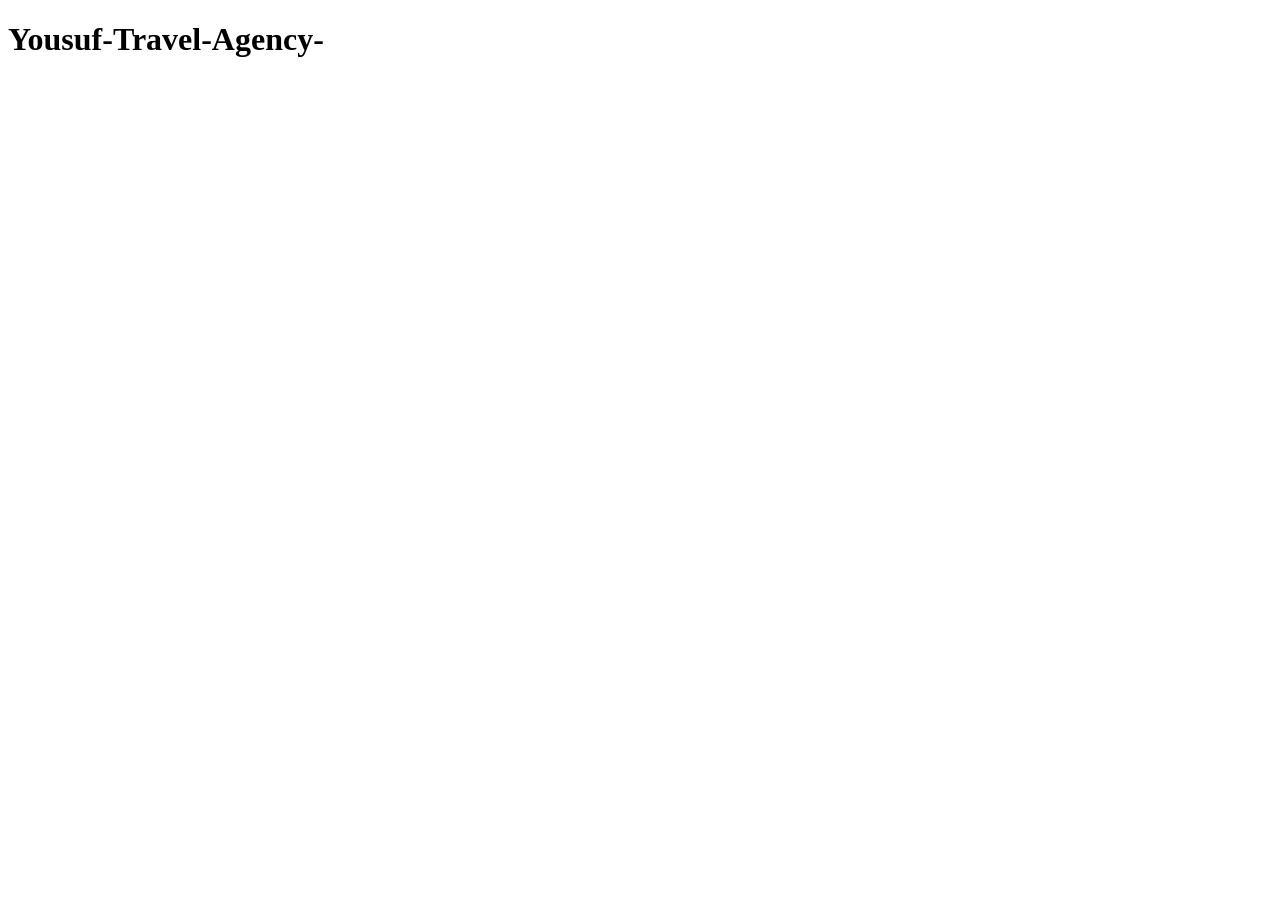
==== index.html @ d40d7bad "project folder and file complated" ====
<!DOCTYPE html>
<html lang="en">

<head>
    <meta charset="UTF-8">
    <meta name="viewport" content="width=device-width, initial-scale=1.0">
    <link rel="stylesheet" href="./assets/css/style.css">
    <title>Yousuf-Travel-Agency-| Home</title>

</head>

<body>


    <h1>Yousuf-Travel-Agency-</h1>







    <script src="./assets/java/main.js"></script>
</body>

</html>
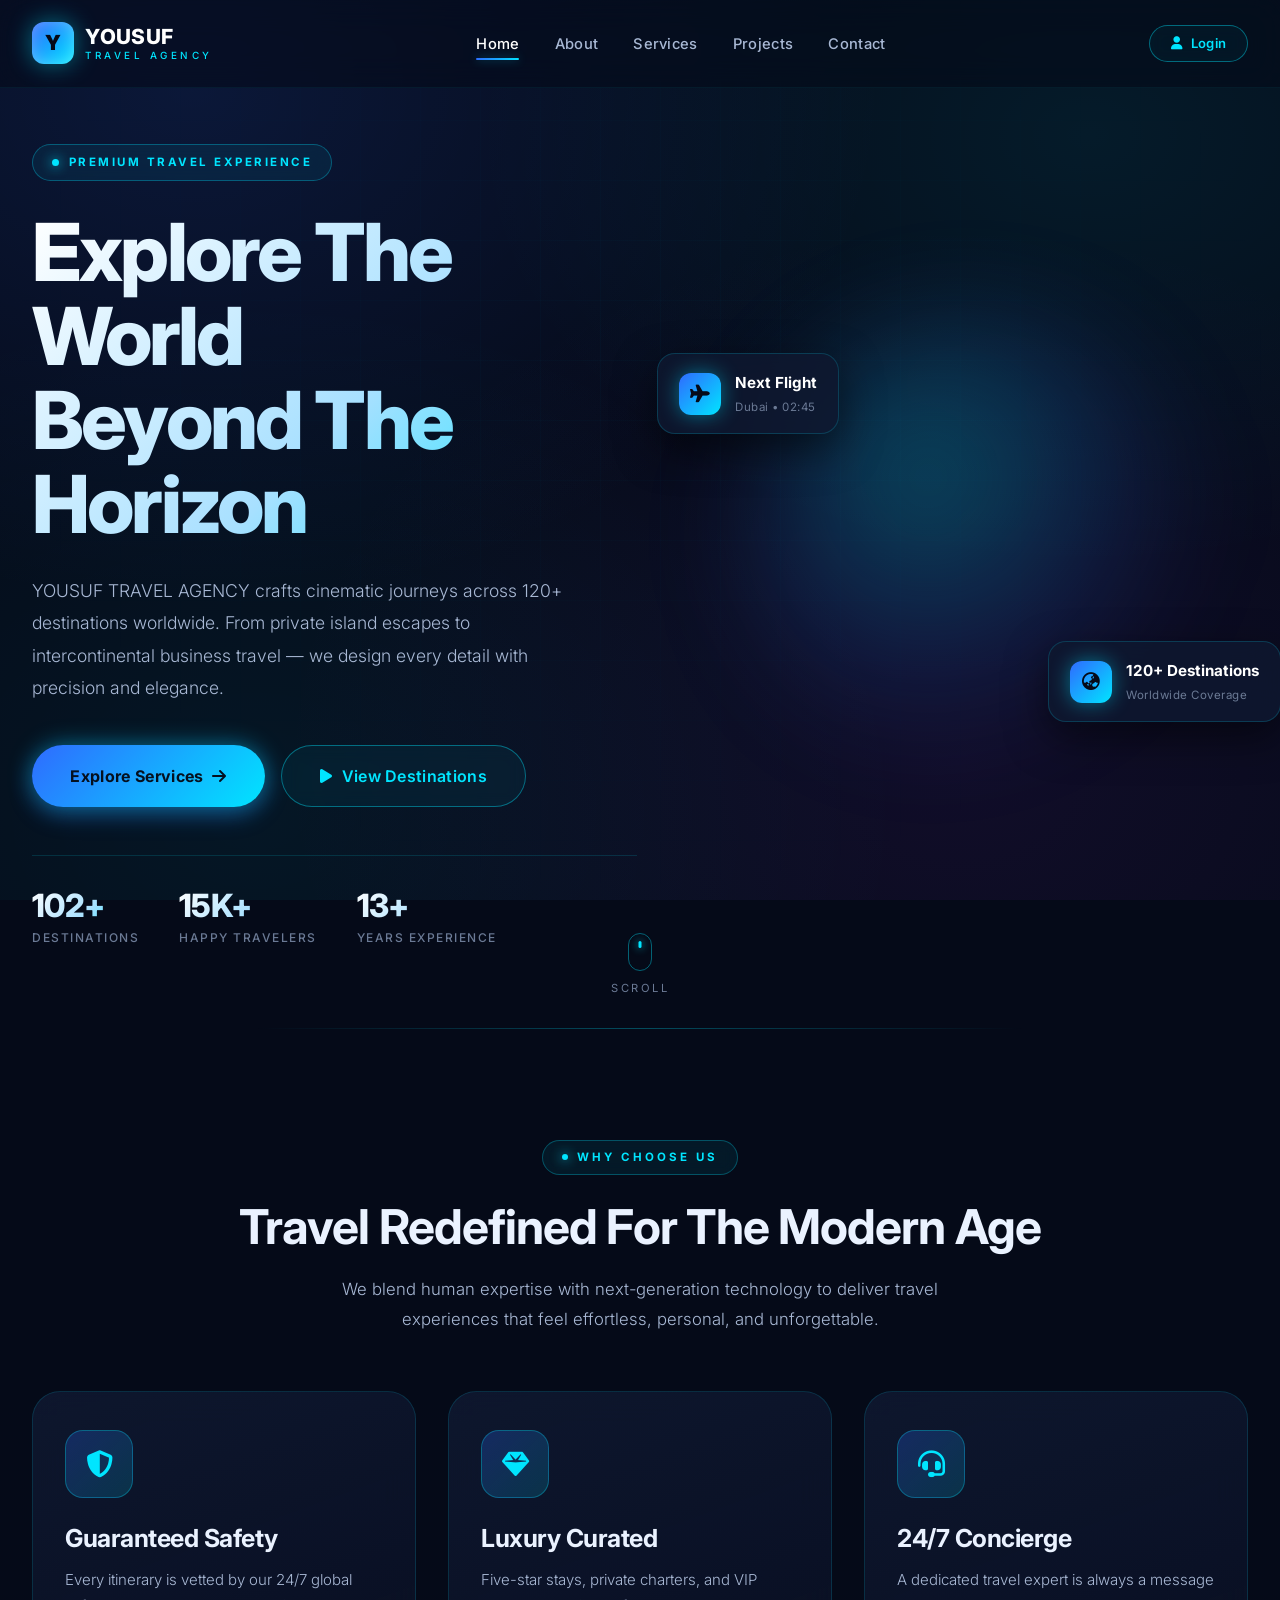
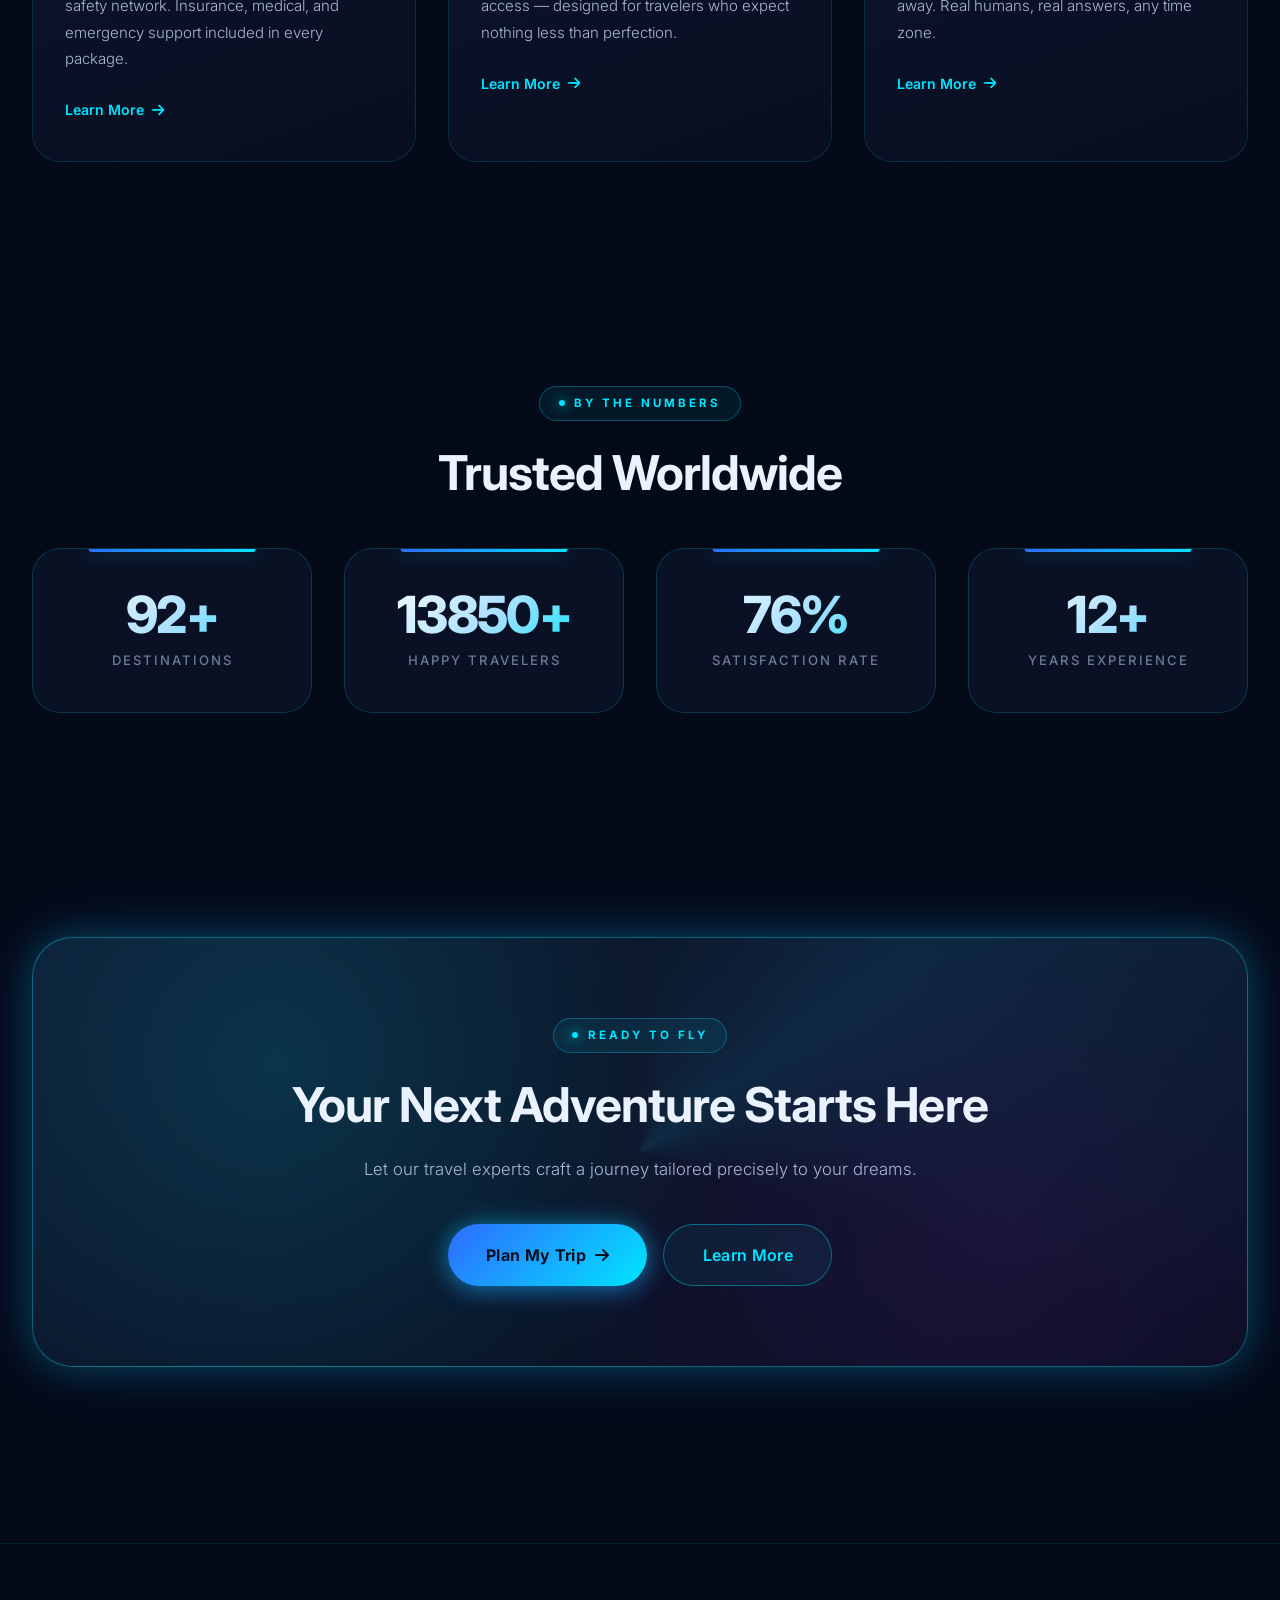
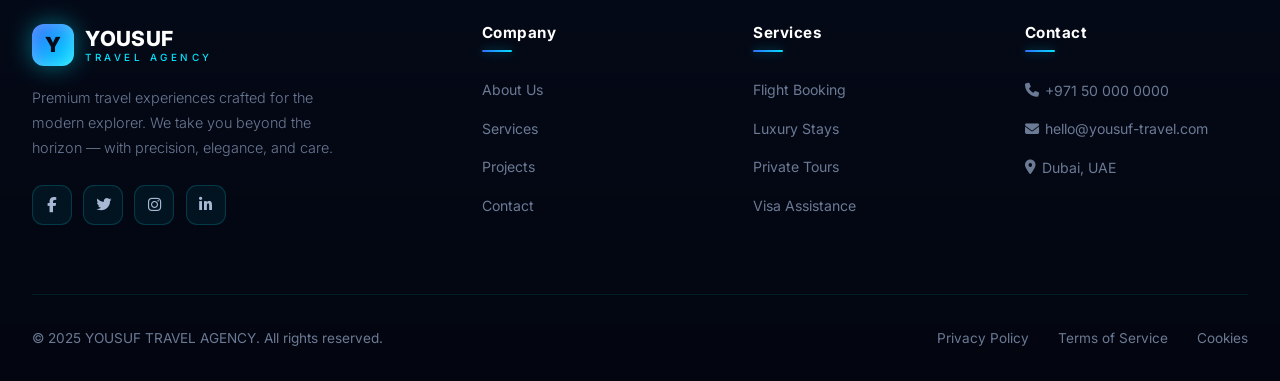
==== commit de2b2ef1: "This Is My Travel Agency Website And Finished Successfully" ====
--- a/index.html
+++ b/index.html
@@ -4,23 +4,379 @@
 <head>
     <meta charset="UTF-8">
     <meta name="viewport" content="width=device-width, initial-scale=1.0">
+    <meta name="description" content="YOUSUF TRAVEL AGENCY — Premium futuristic travel experiences across the globe.">
+    <title>YOUSUF TRAVEL AGENCY — Beyond the Horizon</title>
+    <link rel="preconnect" href="https://fonts.googleapis.com">
+    <link rel="preconnect" href="https://fonts.gstatic.com" crossorigin>
+    <link href="https://fonts.googleapis.com/css2?family=Inter:wght@300;400;500;600;700;800;900&display=swap"
+        rel="stylesheet">
+    <link rel="stylesheet" href="https://cdnjs.cloudflare.com/ajax/libs/font-awesome/6.4.0/css/all.min.css">
     <link rel="stylesheet" href="./assets/css/style.css">
-    <title>Yousuf-Travel-Agency-| Home</title>
-
 </head>
 
 <body>
 
-
-    <h1>Yousuf-Travel-Agency-</h1>
-
-
-
-
-
-
-
+    <!-- ============ LOADER ============ -->
+    <div id="loader">
+        <div class="loader-logo">
+            <span>Y</span><span>O</span><span>U</span><span>S</span><span>U</span><span>F</span>
+        </div>
+        <div class="loader-bar"></div>
+    </div>
+
+    <!-- ============ HEADER ============ -->
+    <header class="site-header">
+        <div class="container nav-wrap">
+            <a href="index.html" class="brand">
+                <div class="brand-mark">Y</div>
+                <div class="brand-text">
+                    YOUSUF
+                    <small>TRAVEL AGENCY</small>
+                </div>
+            </a>
+
+            <nav class="main-nav" id="mainNav">
+                <ul>
+                    <li><a href="index.html">Home</a></li>
+                    <li><a href="about.html">About</a></li>
+                    <li><a href="services.html">Services</a></li>
+                    <li><a href="projects.html">Projects</a></li>
+                    <li><a href="contact.html">Contact</a></li>
+                </ul>
+            </nav>
+
+            <div class="nav-actions">
+                <button class="btn btn-outline btn-sm" data-open-auth>
+                    <i class="fas fa-user"></i>
+                    <span class="btn-login-text">Login</span>
+                </button>
+                <button class="hamburger" id="hamburger" aria-label="Menu">
+                    <span></span><span></span><span></span>
+                </button>
+            </div>
+        </div>
+    </header>
+
+    <main>
+
+        <!-- ============ HERO ============ -->
+        <section class="hero">
+            <div class="container hero-grid">
+                <div class="hero-content">
+                    <div class="hero-badge">
+                        <span class="dot"></span>
+                        Premium Travel Experience
+                    </div>
+                    <h1 class="gradient-text">
+                        Explore The World<br>Beyond The Horizon
+                    </h1>
+                    <p class="hero-sub">
+                        YOUSUF TRAVEL AGENCY crafts cinematic journeys across 120+ destinations worldwide.
+                        From private island escapes to intercontinental business travel — we design
+                        every detail with precision and elegance.
+                    </p>
+                    <div class="hero-cta">
+                        <a href="services.html" class="btn btn-primary btn-lg">
+                            Explore Services <i class="fas fa-arrow-right"></i>
+                        </a>
+                        <a href="projects.html" class="btn btn-outline btn-lg">
+                            <i class="fas fa-play"></i> View Destinations
+                        </a>
+                    </div>
+                    <div class="hero-stats">
+                        <div class="hero-stat">
+                            <h4 data-count="120" data-suffix="+">0</h4>
+                            <p>Destinations</p>
+                        </div>
+                        <div class="hero-stat">
+                            <h4 data-count="18" data-suffix="K+">0</h4>
+                            <p>Happy Travelers</p>
+                        </div>
+                        <div class="hero-stat">
+                            <h4 data-count="15" data-suffix="+">0</h4>
+                            <p>Years Experience</p>
+                        </div>
+                    </div>
+                </div>
+
+                <div class="hero-visual">
+                    <div class="hero-glow-orb"></div>
+                    <canvas id="heroCanvas"></canvas>
+
+                    <div class="hero-float-card card-1">
+                        <div class="fc-icon"><i class="fas fa-plane"></i></div>
+                        <div>
+                            <div class="fc-title">Next Flight</div>
+                            <div class="fc-sub">Dubai • 02:45</div>
+                        </div>
+                    </div>
+
+                    <div class="hero-float-card card-2">
+                        <div class="fc-icon"><i class="fas fa-globe-asia"></i></div>
+                        <div>
+                            <div class="fc-title">120+ Destinations</div>
+                            <div class="fc-sub">Worldwide Coverage</div>
+                        </div>
+                    </div>
+                </div>
+            </div>
+
+            <div class="scroll-indicator">
+                <div class="scroll-mouse"></div>
+                <span>Scroll</span>
+            </div>
+        </section>
+
+        <!-- ============ WHY US ============ -->
+        <section class="section-alt">
+            <div class="container">
+                <div style="text-align:center;" class="reveal">
+                    <div class="section-eyebrow">Why Choose Us</div>
+                    <h2 class="section-title">Travel Redefined For The Modern Age</h2>
+                    <p class="section-sub" style="margin: 0 auto;">
+                        We blend human expertise with next-generation technology to deliver travel experiences
+                        that feel effortless, personal, and unforgettable.
+                    </p>
+                </div>
+
+                <div class="cards-grid">
+                    <div class="service-card reveal reveal-delay-1">
+                        <div class="service-icon"><i class="fas fa-shield-halved"></i></div>
+                        <h3>Guaranteed Safety</h3>
+                        <p>Every itinerary is vetted by our 24/7 global safety network. Insurance, medical,
+                            and emergency support included in every package.</p>
+                        <button class="service-link">Learn More <i class="fas fa-arrow-right"></i></button>
+                    </div>
+
+                    <div class="service-card reveal reveal-delay-2">
+                        <div class="service-icon"><i class="fas fa-gem"></i></div>
+                        <h3>Luxury Curated</h3>
+                        <p>Five-star stays, private charters, and VIP access — designed for travelers who
+                            expect nothing less than perfection.</p>
+                        <button class="service-link">Learn More <i class="fas fa-arrow-right"></i></button>
+                    </div>
+
+                    <div class="service-card reveal reveal-delay-3">
+                        <div class="service-icon"><i class="fas fa-headset"></i></div>
+                        <h3>24/7 Concierge</h3>
+                        <p>A dedicated travel expert is always a message away. Real humans, real answers,
+                            any time zone.</p>
+                        <button class="service-link">Learn More <i class="fas fa-arrow-right"></i></button>
+                    </div>
+                </div>
+            </div>
+        </section>
+
+        <!-- ============ STATS ============ -->
+        <section>
+            <div class="container">
+                <div style="text-align:center;" class="reveal">
+                    <div class="section-eyebrow">By The Numbers</div>
+                    <h2 class="section-title">Trusted Worldwide</h2>
+                </div>
+
+                <div class="stats-grid">
+                    <div class="stat-card reveal">
+                        <div class="stat-number" data-count="120" data-suffix="+">0</div>
+                        <div class="stat-label">Destinations</div>
+                    </div>
+                    <div class="stat-card reveal reveal-delay-1">
+                        <div class="stat-number" data-count="18000" data-suffix="+">0</div>
+                        <div class="stat-label">Happy Travelers</div>
+                    </div>
+                    <div class="stat-card reveal reveal-delay-2">
+                        <div class="stat-number" data-count="99" data-suffix="%">0</div>
+                        <div class="stat-label">Satisfaction Rate</div>
+                    </div>
+                    <div class="stat-card reveal reveal-delay-3">
+                        <div class="stat-number" data-count="15" data-suffix="+">0</div>
+                        <div class="stat-label">Years Experience</div>
+                    </div>
+                </div>
+            </div>
+        </section>
+
+        <!-- ============ CTA ============ -->
+        <section>
+            <div class="container">
+                <div class="cta-banner reveal">
+                    <div class="section-eyebrow">Ready To Fly</div>
+                    <h2>Your Next Adventure Starts Here</h2>
+                    <p>Let our travel experts craft a journey tailored precisely to your dreams.</p>
+                    <div class="cta-actions">
+                        <a href="contact.html" class="btn btn-primary btn-lg">
+                            Plan My Trip <i class="fas fa-arrow-right"></i>
+                        </a>
+                        <a href="about.html" class="btn btn-outline btn-lg">Learn More</a>
+                    </div>
+                </div>
+            </div>
+        </section>
+
+    </main>
+
+    <!-- ============ FOOTER ============ -->
+    <footer class="site-footer">
+        <div class="container">
+            <div class="footer-grid">
+                <div class="footer-brand">
+                    <a href="index.html" class="brand">
+                        <div class="brand-mark">Y</div>
+                        <div class="brand-text">
+                            YOUSUF
+                            <small>TRAVEL AGENCY</small>
+                        </div>
+                    </a>
+                    <p>Premium travel experiences crafted for the modern explorer. We take you beyond the horizon — with
+                        precision, elegance, and care.</p>
+                    <div class="footer-social">
+                        <a href="#" aria-label="Facebook"><i class="fab fa-facebook-f"></i></a>
+                        <a href="#" aria-label="Twitter"><i class="fab fa-twitter"></i></a>
+                        <a href="#" aria-label="Instagram"><i class="fab fa-instagram"></i></a>
+                        <a href="#" aria-label="LinkedIn"><i class="fab fa-linkedin-in"></i></a>
+                    </div>
+                </div>
+
+                <div class="footer-col">
+                    <h4>Company</h4>
+                    <ul>
+                        <li><a href="about.html">About Us</a></li>
+                        <li><a href="services.html">Services</a></li>
+                        <li><a href="projects.html">Projects</a></li>
+                        <li><a href="contact.html">Contact</a></li>
+                    </ul>
+                </div>
+
+                <div class="footer-col">
+                    <h4>Services</h4>
+                    <ul>
+                        <li><a href="services.html">Flight Booking</a></li>
+                        <li><a href="services.html">Luxury Stays</a></li>
+                        <li><a href="services.html">Private Tours</a></li>
+                        <li><a href="services.html">Visa Assistance</a></li>
+                    </ul>
+                </div>
+
+                <div class="footer-col">
+                    <h4>Contact</h4>
+                    <ul>
+                        <li><a href="tel:+971500000000"><i class="fas fa-phone"></i> +971 50 000 0000</a></li>
+                        <li><a href="mailto:hello@yousuf-travel.com"><i class="fas fa-envelope"></i>
+                                hello@yousuf-travel.com</a></li>
+                        <li><a href="#"><i class="fas fa-map-marker-alt"></i> Dubai, UAE</a></li>
+                    </ul>
+                </div>
+            </div>
+
+            <div class="footer-bottom">
+                <span>© 2025 YOUSUF TRAVEL AGENCY. All rights reserved.</span>
+                <div class="footer-bottom-links">
+                    <a href="#">Privacy Policy</a>
+                    <a href="#">Terms of Service</a>
+                    <a href="#">Cookies</a>
+                </div>
+            </div>
+        </div>
+    </footer>
+
+    <!-- ============ BACK TO TOP ============ -->
+    <button class="back-top" id="backTop" aria-label="Back to top">
+        <i class="fas fa-arrow-up"></i>
+    </button>
+
+    <!-- ============ AUTH MODAL ============ -->
+    <div class="modal-overlay auth-modal" id="authModal">
+        <div class="modal">
+            <button class="modal-close" onclick="closeAuth()" aria-label="Close">
+                <i class="fas fa-times"></i>
+            </button>
+            <div class="modal-body">
+                <div class="auth-tabs">
+                    <button class="auth-tab active" data-tab="login">Login</button>
+                    <button class="auth-tab" data-tab="signup">Sign Up</button>
+                </div>
+
+                <!-- LOGIN FORM -->
+                <form class="auth-form active" id="loginForm" novalidate>
+                    <div class="form-group">
+                        <label for="loginEmail">Email Address</label>
+                        <input type="email" class="form-control" id="loginEmail" name="loginEmail"
+                            placeholder="you@example.com">
+                        <span class="form-error"></span>
+                    </div>
+                    <div class="form-group">
+                        <label for="loginPassword">Password</label>
+                        <div class="password-wrap">
+                            <input type="password" class="form-control" id="loginPassword" name="loginPassword"
+                                placeholder="••••••••">
+                            <button type="button" class="password-toggle" aria-label="Toggle password">
+                                <i class="fas fa-eye"></i>
+                            </button>
+                        </div>
+                        <span class="form-error"></span>
+                    </div>
+                    <div class="form-row">
+                        <label class="checkbox-wrap">
+                            <input type="checkbox" name="remember">
+                            <span class="checkbox-box"></span>
+                            Remember me
+                        </label>
+                        <a class="forgot-link"
+                            onclick="showToast('info','Password Reset','A reset link would be sent to your email.')">Forgot
+                            password?</a>
+                    </div>
+                    <button type="submit" class="btn btn-primary" style="width:100%;">
+                        Login <i class="fas fa-arrow-right"></i>
+                    </button>
+                </form>
+
+                <!-- SIGNUP FORM -->
+                <form class="auth-form" id="signupForm" novalidate>
+                    <div class="form-group">
+                        <label for="signupName">Full Name</label>
+                        <input type="text" class="form-control" id="signupName" name="signupName"
+                            placeholder="John Doe">
+                        <span class="form-error"></span>
+                    </div>
+                    <div class="form-group">
+                        <label for="signupEmail">Email Address</label>
+                        <input type="email" class="form-control" id="signupEmail" name="signupEmail"
+                            placeholder="you@example.com">
+                        <span class="form-error"></span>
+                    </div>
+                    <div class="form-group">
+                        <label for="signupPassword">Password</label>
+                        <div class="password-wrap">
+                            <input type="password" class="form-control" id="signupPassword" name="signupPassword"
+                                placeholder="Min. 6 characters">
+                            <button type="button" class="password-toggle" aria-label="Toggle password">
+                                <i class="fas fa-eye"></i>
+                            </button>
+                        </div>
+                        <span class="form-error"></span>
+                    </div>
+                    <div class="form-group">
+                        <label for="signupConfirm">Confirm Password</label>
+                        <div class="password-wrap">
+                            <input type="password" class="form-control" id="signupConfirm" name="signupConfirm"
+                                placeholder="Repeat password">
+                            <button type="button" class="password-toggle" aria-label="Toggle password">
+                                <i class="fas fa-eye"></i>
+                            </button>
+                        </div>
+                        <span class="form-error"></span>
+                    </div>
+                    <button type="submit" class="btn btn-primary" style="width:100%;">
+                        Create Account <i class="fas fa-user-plus"></i>
+                    </button>
+                </form>
+            </div>
+        </div>
+    </div>
+
+    <!-- ============ THREE.JS ============ -->
     <script src="./assets/java/main.js"></script>
+    <script src="js/script.js"></script>
 </body>
 
 </html>
--- a/assets/css/style.css
+++ b/assets/css/style.css
@@ -0,0 +1,2157 @@
+/* =========================================================
+   YOUSUF TRAVEL AGENCY — Master Stylesheet
+   Premium Futuristic Dark-Blue Design System
+   ========================================================= */
+
+/* ---------- RESET & BASE ---------- */
+*, *::before, *::after {
+  margin: 0;
+  padding: 0;
+  box-sizing: border-box;
+}
+
+:root {
+  /* Color System */
+  --navy-900: #050a18;
+  --navy-800: #0a1024;
+  --navy-700: #0f1830;
+  --navy-600: #162040;
+  --midnight: #0c1526;
+  --electric: #2f6bff;
+  --electric-soft: #4a7fff;
+  --cyan: #00e5ff;
+  --cyan-soft: #66f0ff;
+  --cyan-glow: rgba(0, 229, 255, 0.45);
+  --purple: #7b2cbf;
+  --purple-soft: #a855f7;
+
+  --text-primary: #eaf2ff;
+  --text-secondary: #a8b8d4;
+  --text-dim: #6b7a95;
+
+  --glass: rgba(15, 24, 48, 0.55);
+  --glass-strong: rgba(15, 24, 48, 0.85);
+  --glass-border: rgba(0, 229, 255, 0.18);
+  --glass-border-strong: rgba(0, 229, 255, 0.4);
+
+  --grad-primary: linear-gradient(135deg, #2f6bff 0%, #00e5ff 100%);
+  --grad-accent: linear-gradient(135deg, #00e5ff 0%, #7b2cbf 100%);
+  --grad-text: linear-gradient(135deg, #ffffff 0%, #a8e0ff 55%, #00e5ff 100%);
+
+  --shadow-sm: 0 4px 20px rgba(0, 0, 0, 0.35);
+  --shadow-md: 0 15px 40px rgba(0, 0, 0, 0.5);
+  --shadow-lg: 0 30px 70px rgba(0, 0, 0, 0.6);
+  --shadow-glow: 0 0 40px rgba(0, 229, 255, 0.25), 0 0 80px rgba(47, 107, 255, 0.12);
+  --shadow-glow-strong: 0 0 60px rgba(0, 229, 255, 0.5), 0 0 120px rgba(47, 107, 255, 0.25);
+
+  --radius-sm: 10px;
+  --radius-md: 18px;
+  --radius-lg: 28px;
+  --radius-xl: 40px;
+
+  --transition: 0.4s cubic-bezier(0.23, 1, 0.32, 1);
+  --transition-fast: 0.25s cubic-bezier(0.23, 1, 0.32, 1);
+
+  --container: 1360px;
+}
+
+html {
+  scroll-behavior: smooth;
+  -webkit-text-size-adjust: 100%;
+}
+
+body {
+  font-family: 'Inter', 'Poppins', system-ui, -apple-system, sans-serif;
+  background: var(--navy-900);
+  color: var(--text-primary);
+  line-height: 1.65;
+  overflow-x: hidden;
+  min-height: 100vh;
+  position: relative;
+  background-image:
+    radial-gradient(ellipse at 15% 10%, rgba(47, 107, 255, 0.14) 0%, transparent 45%),
+    radial-gradient(ellipse at 85% 15%, rgba(0, 229, 255, 0.08) 0%, transparent 40%),
+    radial-gradient(ellipse at 75% 85%, rgba(123, 44, 191, 0.10) 0%, transparent 50%),
+    radial-gradient(ellipse at 20% 90%, rgba(0, 229, 255, 0.06) 0%, transparent 45%);
+  background-attachment: fixed;
+  -webkit-font-smoothing: antialiased;
+  -moz-osx-font-smoothing: grayscale;
+}
+
+/* Grid overlay */
+body::before {
+  content: '';
+  position: fixed;
+  inset: 0;
+  background-image:
+    linear-gradient(rgba(0, 229, 255, 0.025) 1px, transparent 1px),
+    linear-gradient(90deg, rgba(0, 229, 255, 0.025) 1px, transparent 1px);
+  background-size: 60px 60px;
+  pointer-events: none;
+  z-index: 0;
+  mask-image: radial-gradient(ellipse at 50% 40%, black 0%, transparent 75%);
+  -webkit-mask-image: radial-gradient(ellipse at 50% 40%, black 0%, transparent 75%);
+}
+
+/* Scrollbar */
+::-webkit-scrollbar { width: 10px; height: 10px; }
+::-webkit-scrollbar-track { background: var(--navy-900); }
+::-webkit-scrollbar-thumb {
+  background: linear-gradient(180deg, var(--electric), var(--cyan));
+  border-radius: 10px;
+  border: 2px solid var(--navy-900);
+}
+::-webkit-scrollbar-thumb:hover { background: var(--cyan); }
+
+::selection { background: var(--cyan); color: var(--navy-900); }
+
+/* ---------- TYPOGRAPHY ---------- */
+h1, h2, h3, h4, h5 {
+  font-weight: 700;
+  letter-spacing: -0.02em;
+  line-height: 1.15;
+  color: var(--text-primary);
+}
+
+h1 {
+  font-size: clamp(2.6rem, 6.5vw, 5rem);
+  font-weight: 800;
+  letter-spacing: -0.035em;
+}
+
+h2 {
+  font-size: clamp(1.9rem, 4.5vw, 3rem);
+  font-weight: 700;
+}
+
+h3 { font-size: clamp(1.2rem, 2vw, 1.55rem); }
+
+p { color: var(--text-secondary); font-weight: 300; }
+
+a { color: inherit; text-decoration: none; }
+
+.gradient-text {
+  background: var(--grad-text);
+  -webkit-background-clip: text;
+  background-clip: text;
+  color: transparent;
+}
+
+.section-eyebrow {
+  display: inline-flex;
+  align-items: center;
+  gap: 0.6rem;
+  padding: 0.45rem 1.15rem;
+  background: rgba(0, 229, 255, 0.07);
+  border: 1px solid rgba(0, 229, 255, 0.28);
+  border-radius: 50px;
+  color: var(--cyan);
+  font-size: 0.72rem;
+  font-weight: 700;
+  letter-spacing: 3px;
+  text-transform: uppercase;
+  margin-bottom: 1.5rem;
+  backdrop-filter: blur(8px);
+  -webkit-backdrop-filter: blur(8px);
+}
+
+.section-eyebrow::before {
+  content: '';
+  width: 6px;
+  height: 6px;
+  border-radius: 50%;
+  background: var(--cyan);
+  box-shadow: 0 0 12px var(--cyan);
+  animation: pulse-dot 2s ease-in-out infinite;
+}
+
+@keyframes pulse-dot {
+  0%, 100% { opacity: 1; transform: scale(1); }
+  50% { opacity: 0.5; transform: scale(0.7); }
+}
+
+.section-title {
+  margin-bottom: 1.25rem;
+}
+
+.section-sub {
+  color: var(--text-secondary);
+  font-size: 1.05rem;
+  max-width: 640px;
+  font-weight: 300;
+  line-height: 1.8;
+}
+
+/* ---------- LAYOUT ---------- */
+.container {
+  max-width: var(--container);
+  margin: 0 auto;
+  padding: 0 2rem;
+  position: relative;
+  z-index: 2;
+}
+
+section {
+  padding: 7rem 0;
+  position: relative;
+}
+
+.page-hero {
+  padding: 12rem 0 5rem;
+  text-align: center;
+}
+
+.page-hero .section-sub {
+  margin: 0 auto;
+}
+
+/* ---------- LOADING SCREEN ---------- */
+#loader {
+  position: fixed;
+  inset: 0;
+  background: var(--navy-900);
+  z-index: 10000;
+  display: flex;
+  align-items: center;
+  justify-content: center;
+  flex-direction: column;
+  transition: opacity 0.8s ease, visibility 0.8s ease;
+}
+
+#loader.hidden {
+  opacity: 0;
+  visibility: hidden;
+  pointer-events: none;
+}
+
+.loader-logo {
+  font-size: 2.4rem;
+  font-weight: 800;
+  letter-spacing: 0.15em;
+  color: var(--cyan);
+  margin-bottom: 2rem;
+  text-shadow: 0 0 30px var(--cyan-glow);
+  animation: loader-glow 2s ease-in-out infinite;
+}
+
+.loader-logo span {
+  color: white;
+  display: inline-block;
+  animation: loader-char 1.4s ease-in-out infinite;
+}
+
+.loader-logo span:nth-child(1) { animation-delay: 0s; }
+.loader-logo span:nth-child(2) { animation-delay: 0.1s; }
+.loader-logo span:nth-child(3) { animation-delay: 0.2s; }
+.loader-logo span:nth-child(4) { animation-delay: 0.3s; }
+.loader-logo span:nth-child(5) { animation-delay: 0.4s; }
+.loader-logo span:nth-child(6) { animation-delay: 0.5s; }
+
+@keyframes loader-char {
+  0%, 100% { transform: translateY(0); opacity: 1; }
+  50% { transform: translateY(-10px); opacity: 0.6; }
+}
+
+@keyframes loader-glow {
+  0%, 100% { text-shadow: 0 0 30px var(--cyan-glow); }
+  50% { text-shadow: 0 0 60px var(--cyan-glow), 0 0 80px var(--cyan-glow); }
+}
+
+.loader-bar {
+  width: 260px;
+  height: 3px;
+  background: rgba(0, 229, 255, 0.15);
+  border-radius: 10px;
+  overflow: hidden;
+  position: relative;
+}
+
+.loader-bar::after {
+  content: '';
+  position: absolute;
+  inset: 0;
+  background: var(--grad-primary);
+  border-radius: 10px;
+  animation: loader-progress 1.6s cubic-bezier(0.65, 0, 0.35, 1) infinite;
+  box-shadow: 0 0 15px var(--cyan);
+}
+
+@keyframes loader-progress {
+  0% { transform: translateX(-100%); }
+  100% { transform: translateX(100%); }
+}
+
+/* ---------- HEADER / NAV ---------- */
+header.site-header {
+  position: fixed;
+  top: 0;
+  left: 0;
+  width: 100%;
+  z-index: 1000;
+  padding: 1.4rem 0;
+  transition: var(--transition);
+  backdrop-filter: blur(16px);
+  -webkit-backdrop-filter: blur(16px);
+  background: rgba(5, 10, 24, 0.55);
+  border-bottom: 1px solid rgba(0, 229, 255, 0.06);
+}
+
+header.site-header.scrolled {
+  padding: 0.85rem 0;
+  background: rgba(5, 10, 24, 0.92);
+  border-bottom: 1px solid rgba(0, 229, 255, 0.2);
+  box-shadow: 0 10px 40px rgba(0, 0, 0, 0.55);
+}
+
+.nav-wrap {
+  display: flex;
+  align-items: center;
+  justify-content: space-between;
+  gap: 1.5rem;
+}
+
+.brand {
+  display: flex;
+  align-items: center;
+  gap: 0.7rem;
+  font-size: 1.3rem;
+  font-weight: 800;
+  letter-spacing: 0.02em;
+  color: white;
+  flex-shrink: 0;
+}
+
+.brand-mark {
+  width: 42px;
+  height: 42px;
+  border-radius: 12px;
+  background: var(--grad-primary);
+  display: grid;
+  place-items: center;
+  color: var(--navy-900);
+  font-size: 1.3rem;
+  font-weight: 900;
+  box-shadow: 0 0 25px var(--cyan-glow), inset 0 0 15px rgba(255, 255, 255, 0.3);
+  position: relative;
+  overflow: hidden;
+}
+
+.brand-mark::after {
+  content: '';
+  position: absolute;
+  inset: 0;
+  background: linear-gradient(120deg, transparent 30%, rgba(255, 255, 255, 0.5) 50%, transparent 70%);
+  transform: translateX(-100%);
+  animation: shine 3s ease-in-out infinite;
+}
+
+@keyframes shine {
+  0% { transform: translateX(-100%); }
+  50%, 100% { transform: translateX(100%); }
+}
+
+.brand-text {
+  display: flex;
+  flex-direction: column;
+  line-height: 1.05;
+}
+
+.brand-text small {
+  font-size: 0.62rem;
+  font-weight: 500;
+  letter-spacing: 3.5px;
+  color: var(--cyan);
+  text-transform: uppercase;
+  margin-top: 2px;
+}
+
+nav.main-nav ul {
+  display: flex;
+  gap: 2.2rem;
+  list-style: none;
+  align-items: center;
+}
+
+nav.main-nav a {
+  color: var(--text-secondary);
+  font-weight: 500;
+  font-size: 0.92rem;
+  position: relative;
+  padding: 0.4rem 0;
+  transition: var(--transition-fast);
+  letter-spacing: 0.02em;
+}
+
+nav.main-nav a::after {
+  content: '';
+  position: absolute;
+  left: 0;
+  bottom: 0;
+  width: 0;
+  height: 2px;
+  background: var(--grad-primary);
+  border-radius: 2px;
+  transition: var(--transition);
+  box-shadow: 0 0 10px var(--cyan-glow);
+}
+
+nav.main-nav a:hover,
+nav.main-nav a.active {
+  color: white;
+}
+
+nav.main-nav a:hover::after,
+nav.main-nav a.active::after {
+  width: 100%;
+}
+
+.nav-actions {
+  display: flex;
+  align-items: center;
+  gap: 0.8rem;
+}
+
+/* ---------- BUTTONS ---------- */
+.btn {
+  display: inline-flex;
+  align-items: center;
+  justify-content: center;
+  gap: 0.55rem;
+  padding: 0.85rem 1.9rem;
+  border-radius: 50px;
+  font-weight: 600;
+  font-size: 0.9rem;
+  letter-spacing: 0.02em;
+  cursor: pointer;
+  border: none;
+  transition: var(--transition);
+  text-decoration: none;
+  font-family: inherit;
+  white-space: nowrap;
+  position: relative;
+  overflow: hidden;
+}
+
+.btn-primary {
+  background: var(--grad-primary);
+  color: #05101f;
+  box-shadow: 0 0 25px rgba(0, 229, 255, 0.4), 0 8px 25px rgba(47, 107, 255, 0.3);
+  font-weight: 700;
+}
+
+.btn-primary:hover {
+  transform: translateY(-3px);
+  box-shadow: 0 0 45px rgba(0, 229, 255, 0.7), 0 12px 35px rgba(47, 107, 255, 0.5);
+}
+
+.btn-outline {
+  background: rgba(0, 229, 255, 0.05);
+  border: 1px solid var(--glass-border-strong);
+  color: var(--cyan);
+  backdrop-filter: blur(8px);
+  -webkit-backdrop-filter: blur(8px);
+}
+
+.btn-outline:hover {
+  background: rgba(0, 229, 255, 0.14);
+  border-color: var(--cyan);
+  transform: translateY(-3px);
+  box-shadow: 0 0 35px rgba(0, 229, 255, 0.4);
+  color: white;
+}
+
+.btn-ghost {
+  background: transparent;
+  color: var(--text-secondary);
+  padding: 0.7rem 1.4rem;
+}
+
+.btn-ghost:hover { color: white; }
+
+.btn-sm { padding: 0.6rem 1.3rem; font-size: 0.82rem; }
+.btn-lg { padding: 1.05rem 2.4rem; font-size: 1rem; }
+
+.btn i { transition: var(--transition-fast); }
+.btn:hover i.fa-arrow-right { transform: translateX(4px); }
+
+/* ---------- HAMBURGER ---------- */
+.hamburger {
+  display: none;
+  width: 44px;
+  height: 44px;
+  background: rgba(0, 229, 255, 0.06);
+  border: 1px solid var(--glass-border);
+  border-radius: 12px;
+  cursor: pointer;
+  position: relative;
+  transition: var(--transition-fast);
+}
+
+.hamburger:hover { background: rgba(0, 229, 255, 0.15); }
+
+.hamburger span {
+  position: absolute;
+  left: 50%;
+  width: 22px;
+  height: 2px;
+  background: var(--cyan);
+  border-radius: 2px;
+  transform: translateX(-50%);
+  transition: var(--transition);
+}
+
+.hamburger span:nth-child(1) { top: 15px; }
+.hamburger span:nth-child(2) { top: 21px; }
+.hamburger span:nth-child(3) { top: 27px; }
+
+.hamburger.active span:nth-child(1) { top: 21px; transform: translateX(-50%) rotate(45deg); }
+.hamburger.active span:nth-child(2) { opacity: 0; }
+.hamburger.active span:nth-child(3) { top: 21px; transform: translateX(-50%) rotate(-45deg); }
+
+/* ---------- HERO ---------- */
+.hero {
+  min-height: 100vh;
+  display: flex;
+  align-items: center;
+  padding: 9rem 0 5rem;
+  position: relative;
+  overflow: hidden;
+}
+
+.hero-grid {
+  display: grid;
+  grid-template-columns: 1.05fr 0.95fr;
+  gap: 4rem;
+  align-items: center;
+}
+
+.hero-content { position: relative; z-index: 3; }
+
+.hero-badge {
+  display: inline-flex;
+  align-items: center;
+  gap: 0.6rem;
+  padding: 0.5rem 1.2rem;
+  background: rgba(0, 229, 255, 0.07);
+  border: 1px solid rgba(0, 229, 255, 0.3);
+  border-radius: 50px;
+  color: var(--cyan);
+  font-size: 0.72rem;
+  font-weight: 700;
+  letter-spacing: 2.5px;
+  text-transform: uppercase;
+  margin-bottom: 1.8rem;
+  backdrop-filter: blur(8px);
+  -webkit-backdrop-filter: blur(8px);
+}
+
+.hero-badge .dot {
+  width: 7px;
+  height: 7px;
+  background: var(--cyan);
+  border-radius: 50%;
+  box-shadow: 0 0 12px var(--cyan);
+  animation: pulse-dot 2s infinite;
+}
+
+.hero h1 {
+  margin-bottom: 1.8rem;
+  line-height: 1.05;
+}
+
+.hero-sub {
+  font-size: 1.1rem;
+  color: var(--text-secondary);
+  max-width: 540px;
+  margin-bottom: 2.5rem;
+  font-weight: 300;
+  line-height: 1.85;
+}
+
+.hero-cta {
+  display: flex;
+  gap: 1rem;
+  flex-wrap: wrap;
+  margin-bottom: 3rem;
+}
+
+.hero-stats {
+  display: flex;
+  gap: 2.5rem;
+  flex-wrap: wrap;
+  padding-top: 2rem;
+  border-top: 1px solid rgba(0, 229, 255, 0.14);
+}
+
+.hero-stat h4 {
+  font-size: 2rem;
+  font-weight: 800;
+  background: var(--grad-text);
+  -webkit-background-clip: text;
+  background-clip: text;
+  color: transparent;
+  margin-bottom: 0.2rem;
+}
+
+.hero-stat p {
+  font-size: 0.75rem;
+  color: var(--text-dim);
+  text-transform: uppercase;
+  letter-spacing: 1.5px;
+  font-weight: 500;
+}
+
+/* Hero Visual - 3D Orb */
+.hero-visual {
+  position: relative;
+  height: 550px;
+  display: flex;
+  justify-content: center;
+  align-items: center;
+  perspective: 1400px;
+}
+
+#heroCanvas {
+  position: absolute;
+  inset: 0;
+  width: 100%;
+  height: 100%;
+  z-index: 1;
+}
+
+.hero-glow-orb {
+  position: absolute;
+  width: 460px;
+  height: 460px;
+  border-radius: 50%;
+  background: radial-gradient(circle at 40% 35%, rgba(0, 229, 255, 0.28), rgba(47, 107, 255, 0.12) 45%, transparent 70%);
+  filter: blur(50px);
+  animation: pulse-orb 6s ease-in-out infinite;
+  z-index: 0;
+}
+
+@keyframes pulse-orb {
+  0%, 100% { transform: scale(1); opacity: 0.7; }
+  50% { transform: scale(1.15); opacity: 1; }
+}
+
+/* Floating glass card overlays */
+.hero-float-card {
+  position: absolute;
+  background: var(--glass-strong);
+  backdrop-filter: blur(16px);
+  -webkit-backdrop-filter: blur(16px);
+  border: 1px solid var(--glass-border);
+  border-radius: 18px;
+  padding: 1rem 1.3rem;
+  box-shadow: var(--shadow-md);
+  z-index: 4;
+  display: flex;
+  align-items: center;
+  gap: 0.9rem;
+  animation: float-card 5s ease-in-out infinite;
+}
+
+.hero-float-card.card-1 { top: 15%; left: -8%; animation-delay: 0s; }
+.hero-float-card.card-2 { bottom: 18%; right: -6%; animation-delay: 1.5s; }
+
+@keyframes float-card {
+  0%, 100% { transform: translateY(0) translateX(0); }
+  50% { transform: translateY(-18px) translateX(6px); }
+}
+
+.hero-float-card .fc-icon {
+  width: 42px;
+  height: 42px;
+  border-radius: 12px;
+  background: var(--grad-primary);
+  display: grid;
+  place-items: center;
+  color: var(--navy-900);
+  font-size: 1.1rem;
+  flex-shrink: 0;
+  box-shadow: 0 0 20px var(--cyan-glow);
+}
+
+.hero-float-card .fc-title {
+  font-size: 0.95rem;
+  font-weight: 700;
+  color: white;
+  margin-bottom: 0.15rem;
+}
+
+.hero-float-card .fc-sub {
+  font-size: 0.72rem;
+  color: var(--text-dim);
+  letter-spacing: 0.5px;
+}
+
+/* Scroll indicator */
+.scroll-indicator {
+  position: absolute;
+  bottom: 30px;
+  left: 50%;
+  transform: translateX(-50%);
+  display: flex;
+  flex-direction: column;
+  align-items: center;
+  gap: 0.5rem;
+  z-index: 5;
+  color: var(--text-dim);
+  font-size: 0.7rem;
+  letter-spacing: 2.5px;
+  text-transform: uppercase;
+}
+
+.scroll-mouse {
+  width: 24px;
+  height: 38px;
+  border: 1.5px solid rgba(0, 229, 255, 0.4);
+  border-radius: 20px;
+  position: relative;
+}
+
+.scroll-mouse::after {
+  content: '';
+  position: absolute;
+  top: 7px;
+  left: 50%;
+  transform: translateX(-50%);
+  width: 3px;
+  height: 7px;
+  background: var(--cyan);
+  border-radius: 2px;
+  animation: scroll-dot 1.8s ease-in-out infinite;
+  box-shadow: 0 0 8px var(--cyan);
+}
+
+@keyframes scroll-dot {
+  0% { opacity: 0; top: 6px; }
+  50% { opacity: 1; top: 16px; }
+  100% { opacity: 0; top: 24px; }
+}
+
+/* ---------- GLASS CARDS ---------- */
+.glass-card {
+  background: var(--glass);
+  backdrop-filter: blur(16px);
+  -webkit-backdrop-filter: blur(16px);
+  border: 1px solid var(--glass-border);
+  border-radius: var(--radius-lg);
+  padding: 2.2rem;
+  transition: var(--transition);
+  position: relative;
+  overflow: hidden;
+}
+
+.glass-card::before {
+  content: '';
+  position: absolute;
+  top: 0;
+  left: 0;
+  width: 100%;
+  height: 1px;
+  background: linear-gradient(90deg, transparent, rgba(0, 229, 255, 0.6), transparent);
+  opacity: 0;
+  transition: var(--transition);
+}
+
+.glass-card:hover::before { opacity: 1; }
+
+.glass-card:hover {
+  transform: translateY(-8px);
+  border-color: var(--glass-border-strong);
+  box-shadow: var(--shadow-glow);
+  background: rgba(15, 24, 48, 0.75);
+}
+
+/* ---------- FEATURE / SERVICE CARDS ---------- */
+.cards-grid {
+  display: grid;
+  grid-template-columns: repeat(auto-fit, minmax(300px, 1fr));
+  gap: 2rem;
+  margin-top: 3.5rem;
+}
+
+.service-card {
+  background: linear-gradient(160deg, rgba(15, 24, 48, 0.9), rgba(10, 16, 36, 0.75));
+  backdrop-filter: blur(16px);
+  -webkit-backdrop-filter: blur(16px);
+  border: 1px solid rgba(0, 229, 255, 0.14);
+  border-radius: var(--radius-lg);
+  padding: 2.4rem 2rem;
+  transition: var(--transition);
+  position: relative;
+  overflow: hidden;
+  transform-style: preserve-3d;
+  will-change: transform;
+}
+
+.service-card::before {
+  content: '';
+  position: absolute;
+  inset: 0;
+  border-radius: inherit;
+  padding: 1px;
+  background: linear-gradient(135deg, rgba(0, 229, 255, 0.5), transparent 40%, transparent 60%, rgba(123, 44, 191, 0.5));
+  -webkit-mask: linear-gradient(#000 0 0) content-box, linear-gradient(#000 0 0);
+  -webkit-mask-composite: xor;
+  mask-composite: exclude;
+  opacity: 0;
+  transition: var(--transition);
+  pointer-events: none;
+}
+
+.service-card:hover::before { opacity: 1; }
+
+.service-card::after {
+  content: '';
+  position: absolute;
+  top: -50%;
+  right: -50%;
+  width: 200%;
+  height: 200%;
+  background: radial-gradient(circle, rgba(0, 229, 255, 0.1), transparent 40%);
+  opacity: 0;
+  transition: var(--transition);
+  pointer-events: none;
+}
+
+.service-card:hover::after { opacity: 1; }
+
+.service-card:hover {
+  transform: translateY(-10px);
+  border-color: rgba(0, 229, 255, 0.45);
+  box-shadow: 0 30px 60px rgba(0, 0, 0, 0.55), 0 0 50px rgba(0, 229, 255, 0.18);
+}
+
+.service-icon {
+  width: 68px;
+  height: 68px;
+  border-radius: 18px;
+  background: linear-gradient(135deg, rgba(47, 107, 255, 0.25), rgba(0, 229, 255, 0.15));
+  border: 1px solid rgba(0, 229, 255, 0.3);
+  display: grid;
+  place-items: center;
+  font-size: 1.7rem;
+  color: var(--cyan);
+  margin-bottom: 1.6rem;
+  transition: var(--transition);
+  position: relative;
+  z-index: 2;
+}
+
+.service-card:hover .service-icon {
+  background: var(--grad-primary);
+  color: var(--navy-900);
+  transform: scale(1.08) rotate(-4deg);
+  box-shadow: 0 0 35px var(--cyan-glow);
+}
+
+.service-card h3 {
+  margin-bottom: 0.9rem;
+  position: relative;
+  z-index: 2;
+}
+
+.service-card p {
+  font-size: 0.94rem;
+  line-height: 1.75;
+  margin-bottom: 1.5rem;
+  position: relative;
+  z-index: 2;
+}
+
+.service-link {
+  display: inline-flex;
+  align-items: center;
+  gap: 0.5rem;
+  color: var(--cyan);
+  font-weight: 600;
+  font-size: 0.88rem;
+  cursor: pointer;
+  transition: var(--transition-fast);
+  position: relative;
+  z-index: 2;
+  background: none;
+  border: none;
+  font-family: inherit;
+  padding: 0;
+}
+
+.service-link:hover { gap: 0.8rem; color: white; }
+.service-link i { transition: var(--transition-fast); }
+.service-link:hover i { transform: translateX(4px); }
+
+/* ---------- SECTION DIVIDER ---------- */
+.section-alt {
+  position: relative;
+}
+
+.section-alt::before {
+  content: '';
+  position: absolute;
+  top: 0;
+  left: 50%;
+  transform: translateX(-50%);
+  width: 60%;
+  height: 1px;
+  background: linear-gradient(90deg, transparent, rgba(0, 229, 255, 0.3), transparent);
+}
+
+/* ---------- STATS SECTION ---------- */
+.stats-grid {
+  display: grid;
+  grid-template-columns: repeat(auto-fit, minmax(220px, 1fr));
+  gap: 2rem;
+  margin-top: 3rem;
+}
+
+.stat-card {
+  text-align: center;
+  padding: 2.5rem 1.5rem;
+  background: var(--glass);
+  border: 1px solid var(--glass-border);
+  border-radius: var(--radius-lg);
+  backdrop-filter: blur(16px);
+  -webkit-backdrop-filter: blur(16px);
+  transition: var(--transition);
+  position: relative;
+  overflow: hidden;
+}
+
+.stat-card::before {
+  content: '';
+  position: absolute;
+  top: 0;
+  left: 50%;
+  transform: translateX(-50%);
+  width: 60%;
+  height: 3px;
+  background: var(--grad-primary);
+  border-radius: 0 0 10px 10px;
+  box-shadow: 0 0 20px var(--cyan-glow);
+}
+
+.stat-card:hover {
+  transform: translateY(-8px);
+  box-shadow: var(--shadow-glow);
+  border-color: var(--glass-border-strong);
+}
+
+.stat-number {
+  font-size: 3.2rem;
+  font-weight: 800;
+  background: var(--grad-text);
+  -webkit-background-clip: text;
+  background-clip: text;
+  color: transparent;
+  line-height: 1;
+  margin-bottom: 0.6rem;
+  letter-spacing: -0.03em;
+}
+
+.stat-label {
+  color: var(--text-dim);
+  font-size: 0.82rem;
+  text-transform: uppercase;
+  letter-spacing: 2px;
+  font-weight: 500;
+}
+
+/* ---------- TIMELINE ---------- */
+.timeline {
+  position: relative;
+  margin-top: 4rem;
+  padding: 2rem 0;
+}
+
+.timeline::before {
+  content: '';
+  position: absolute;
+  left: 50%;
+  top: 0;
+  bottom: 0;
+  width: 2px;
+  background: linear-gradient(180deg, transparent, rgba(0, 229, 255, 0.5), transparent);
+  transform: translateX(-50%);
+}
+
+.timeline-item {
+  position: relative;
+  width: 50%;
+  padding: 0 3rem 3rem 0;
+  opacity: 0;
+  transform: translateY(30px);
+  transition: opacity 0.8s ease, transform 0.8s ease;
+}
+
+.timeline-item.visible {
+  opacity: 1;
+  transform: translateY(0);
+}
+
+.timeline-item:nth-child(even) {
+  margin-left: 50%;
+  padding: 0 0 3rem 3rem;
+  text-align: left;
+}
+
+.timeline-item:nth-child(odd) {
+  text-align: right;
+}
+
+.timeline-dot {
+  position: absolute;
+  top: 8px;
+  width: 20px;
+  height: 20px;
+  border-radius: 50%;
+  background: var(--navy-900);
+  border: 3px solid var(--cyan);
+  box-shadow: 0 0 20px var(--cyan-glow), 0 0 0 5px rgba(0, 229, 255, 0.1);
+  z-index: 2;
+}
+
+.timeline-item:nth-child(odd) .timeline-dot { right: -10px; }
+.timeline-item:nth-child(even) .timeline-dot { left: -10px; }
+
+.timeline-year {
+  display: inline-block;
+  padding: 0.3rem 0.9rem;
+  background: rgba(0, 229, 255, 0.1);
+  border: 1px solid rgba(0, 229, 255, 0.3);
+  border-radius: 50px;
+  color: var(--cyan);
+  font-size: 0.78rem;
+  font-weight: 700;
+  letter-spacing: 1.5px;
+  margin-bottom: 1rem;
+}
+
+.timeline-card {
+  background: var(--glass);
+  border: 1px solid var(--glass-border);
+  border-radius: var(--radius-md);
+  padding: 1.6rem;
+  backdrop-filter: blur(12px);
+  -webkit-backdrop-filter: blur(12px);
+  transition: var(--transition);
+}
+
+.timeline-card:hover {
+  border-color: var(--glass-border-strong);
+  box-shadow: var(--shadow-glow);
+  transform: translateY(-4px);
+}
+
+.timeline-card h4 { margin-bottom: 0.5rem; font-size: 1.1rem; }
+.timeline-card p { font-size: 0.9rem; margin: 0; }
+
+/* ---------- TEAM CARDS ---------- */
+.team-grid {
+  display: grid;
+  grid-template-columns: repeat(auto-fit, minmax(240px, 1fr));
+  gap: 2rem;
+  margin-top: 3.5rem;
+}
+
+.team-card {
+  background: var(--glass);
+  border: 1px solid var(--glass-border);
+  border-radius: var(--radius-lg);
+  padding: 2rem 1.5rem;
+  text-align: center;
+  backdrop-filter: blur(16px);
+  -webkit-backdrop-filter: blur(16px);
+  transition: var(--transition);
+  position: relative;
+  overflow: hidden;
+}
+
+.team-card::after {
+  content: '';
+  position: absolute;
+  top: 0;
+  left: 0;
+  width: 100%;
+  height: 3px;
+  background: var(--grad-accent);
+  transform: scaleX(0);
+  transform-origin: left;
+  transition: var(--transition);
+}
+
+.team-card:hover::after { transform: scaleX(1); }
+
+.team-card:hover {
+  transform: translateY(-10px);
+  box-shadow: var(--shadow-glow);
+  border-color: var(--glass-border-strong);
+}
+
+.team-avatar {
+  width: 110px;
+  height: 110px;
+  border-radius: 50%;
+  margin: 0 auto 1.3rem;
+  background: var(--grad-primary);
+  display: grid;
+  place-items: center;
+  font-size: 2.4rem;
+  font-weight: 800;
+  color: var(--navy-900);
+  border: 3px solid rgba(0, 229, 255, 0.3);
+  box-shadow: 0 0 30px var(--cyan-glow);
+  position: relative;
+  overflow: hidden;
+}
+
+.team-avatar::after {
+  content: '';
+  position: absolute;
+  inset: 0;
+  background: linear-gradient(120deg, transparent 40%, rgba(255, 255, 255, 0.4) 50%, transparent 60%);
+  transform: translateX(-100%);
+  transition: transform 0.8s ease;
+}
+
+.team-card:hover .team-avatar::after { transform: translateX(100%); }
+
+.team-card h4 { font-size: 1.15rem; margin-bottom: 0.3rem; }
+.team-role {
+  color: var(--cyan);
+  font-size: 0.82rem;
+  font-weight: 600;
+  letter-spacing: 1.5px;
+  text-transform: uppercase;
+  margin-bottom: 1rem;
+}
+.team-bio { font-size: 0.88rem; margin-bottom: 1.3rem; }
+
+.team-socials {
+  display: flex;
+  justify-content: center;
+  gap: 0.7rem;
+}
+
+.team-socials a {
+  width: 36px;
+  height: 36px;
+  border-radius: 10px;
+  background: rgba(0, 229, 255, 0.08);
+  border: 1px solid var(--glass-border);
+  display: grid;
+  place-items: center;
+  color: var(--text-secondary);
+  transition: var(--transition-fast);
+  font-size: 0.9rem;
+}
+
+.team-socials a:hover {
+  background: var(--grad-primary);
+  color: var(--navy-900);
+  transform: translateY(-3px);
+  box-shadow: 0 0 20px var(--cyan-glow);
+}
+
+/* ---------- PROJECTS ---------- */
+.filter-bar {
+  display: flex;
+  gap: 0.8rem;
+  flex-wrap: wrap;
+  justify-content: center;
+  margin: 3rem 0;
+}
+
+.filter-btn {
+  padding: 0.7rem 1.5rem;
+  background: rgba(0, 229, 255, 0.05);
+  border: 1px solid var(--glass-border);
+  border-radius: 50px;
+  color: var(--text-secondary);
+  font-weight: 600;
+  font-size: 0.85rem;
+  cursor: pointer;
+  transition: var(--transition);
+  font-family: inherit;
+  letter-spacing: 0.02em;
+}
+
+.filter-btn:hover {
+  color: white;
+  border-color: var(--glass-border-strong);
+  transform: translateY(-2px);
+}
+
+.filter-btn.active {
+  background: var(--grad-primary);
+  color: var(--navy-900);
+  border-color: transparent;
+  box-shadow: 0 0 25px var(--cyan-glow);
+}
+
+.projects-grid {
+  display: grid;
+  grid-template-columns: repeat(auto-fit, minmax(320px, 1fr));
+  gap: 2rem;
+}
+
+.project-card {
+  background: var(--glass);
+  border: 1px solid var(--glass-border);
+  border-radius: var(--radius-lg);
+  overflow: hidden;
+  cursor: pointer;
+  transition: var(--transition);
+  backdrop-filter: blur(12px);
+  -webkit-backdrop-filter: blur(12px);
+  position: relative;
+  transform-style: preserve-3d;
+  will-change: transform;
+}
+
+.project-card:hover {
+  transform: translateY(-10px);
+  border-color: var(--glass-border-strong);
+  box-shadow: var(--shadow-glow);
+}
+
+.project-image {
+  height: 220px;
+  position: relative;
+  overflow: hidden;
+  background: linear-gradient(135deg, #0f2040, #051228);
+}
+
+.project-image img {
+  width: 100%;
+  height: 100%;
+  object-fit: cover;
+  transition: transform 0.7s cubic-bezier(0.23, 1, 0.32, 1);
+  display: block;
+}
+
+.project-card:hover .project-image img { transform: scale(1.08); }
+
+.project-image::after {
+  content: '';
+  position: absolute;
+  inset: 0;
+  background: linear-gradient(180deg, transparent 40%, rgba(5, 10, 24, 0.9) 100%);
+  pointer-events: none;
+}
+
+.project-cat-badge {
+  position: absolute;
+  top: 1rem;
+  left: 1rem;
+  padding: 0.35rem 0.9rem;
+  background: rgba(5, 10, 24, 0.85);
+  backdrop-filter: blur(8px);
+  -webkit-backdrop-filter: blur(8px);
+  border: 1px solid var(--glass-border-strong);
+  border-radius: 50px;
+  color: var(--cyan);
+  font-size: 0.68rem;
+  font-weight: 700;
+  letter-spacing: 1.5px;
+  text-transform: uppercase;
+  z-index: 2;
+}
+
+.project-info {
+  padding: 1.6rem;
+}
+
+.project-info h3 {
+  font-size: 1.15rem;
+  margin-bottom: 0.6rem;
+  transition: var(--transition-fast);
+}
+
+.project-card:hover .project-info h3 { color: var(--cyan); }
+
+.project-info p {
+  font-size: 0.88rem;
+  line-height: 1.7;
+  margin-bottom: 1rem;
+  display: -webkit-box;
+  -webkit-line-clamp: 2;
+  -webkit-box-orient: vertical;
+  overflow: hidden;
+}
+
+.project-tags {
+  display: flex;
+  gap: 0.5rem;
+  flex-wrap: wrap;
+}
+
+.project-tag {
+  padding: 0.3rem 0.75rem;
+  background: rgba(0, 229, 255, 0.08);
+  border: 1px solid rgba(0, 229, 255, 0.2);
+  border-radius: 50px;
+  font-size: 0.7rem;
+  color: var(--cyan-soft);
+  font-weight: 500;
+  letter-spacing: 0.5px;
+}
+
+/* ---------- MODAL ---------- */
+.modal-overlay {
+  position: fixed;
+  inset: 0;
+  background: rgba(2, 5, 15, 0.85);
+  backdrop-filter: blur(12px);
+  -webkit-backdrop-filter: blur(12px);
+  z-index: 2000;
+  display: flex;
+  align-items: center;
+  justify-content: center;
+  padding: 2rem;
+  opacity: 0;
+  visibility: hidden;
+  transition: var(--transition);
+}
+
+.modal-overlay.active { opacity: 1; visibility: visible; }
+
+.modal {
+  background: linear-gradient(160deg, #0d1730, #060c1c);
+  border: 1px solid var(--glass-border-strong);
+  border-radius: var(--radius-lg);
+  max-width: 900px;
+  width: 100%;
+  max-height: 90vh;
+  overflow-y: auto;
+  position: relative;
+  box-shadow: 0 40px 100px rgba(0, 0, 0, 0.8), 0 0 80px rgba(0, 229, 255, 0.2);
+  transform: scale(0.9) translateY(20px);
+  transition: var(--transition);
+}
+
+.modal-overlay.active .modal { transform: scale(1) translateY(0); }
+
+.modal-close {
+  position: absolute;
+  top: 1rem;
+  right: 1rem;
+  width: 42px;
+  height: 42px;
+  border-radius: 12px;
+  background: rgba(0, 229, 255, 0.1);
+  border: 1px solid var(--glass-border);
+  color: var(--cyan);
+  font-size: 1.1rem;
+  cursor: pointer;
+  display: grid;
+  place-items: center;
+  transition: var(--transition-fast);
+  z-index: 10;
+}
+
+.modal-close:hover {
+  background: var(--grad-primary);
+  color: var(--navy-900);
+  transform: rotate(90deg);
+}
+
+.modal-image {
+  height: 320px;
+  overflow: hidden;
+  border-radius: var(--radius-lg) var(--radius-lg) 0 0;
+}
+
+.modal-image img {
+  width: 100%;
+  height: 100%;
+  object-fit: cover;
+  display: block;
+}
+
+.modal-body { padding: 2.5rem; }
+
+.modal-body h2 { margin-bottom: 1rem; }
+
+.modal-meta {
+  display: flex;
+  gap: 1.5rem;
+  flex-wrap: wrap;
+  margin-bottom: 1.5rem;
+  padding-bottom: 1.5rem;
+  border-bottom: 1px solid rgba(0, 229, 255, 0.15);
+}
+
+.modal-meta-item {
+  display: flex;
+  flex-direction: column;
+  gap: 0.2rem;
+}
+
+.modal-meta-item span {
+  font-size: 0.7rem;
+  color: var(--text-dim);
+  text-transform: uppercase;
+  letter-spacing: 1.5px;
+  font-weight: 600;
+}
+
+.modal-meta-item strong {
+  font-size: 0.95rem;
+  color: var(--cyan);
+  font-weight: 600;
+}
+
+.modal-body p { margin-bottom: 1.5rem; line-height: 1.8; }
+
+.modal-tech {
+  display: flex;
+  gap: 0.6rem;
+  flex-wrap: wrap;
+  margin-bottom: 2rem;
+}
+
+.modal-actions {
+  display: flex;
+  gap: 1rem;
+  flex-wrap: wrap;
+}
+
+/* ---------- CONTACT ---------- */
+.contact-grid {
+  display: grid;
+  grid-template-columns: 1fr 1.2fr;
+  gap: 3rem;
+  margin-top: 3rem;
+}
+
+.contact-info-card {
+  background: var(--glass);
+  border: 1px solid var(--glass-border);
+  border-radius: var(--radius-lg);
+  padding: 2.5rem;
+  backdrop-filter: blur(16px);
+  -webkit-backdrop-filter: blur(16px);
+}
+
+.contact-info-card h3 { margin-bottom: 2rem; }
+
+.contact-item {
+  display: flex;
+  gap: 1.2rem;
+  margin-bottom: 1.8rem;
+  align-items: flex-start;
+}
+
+.contact-item:last-child { margin-bottom: 0; }
+
+.contact-icon {
+  width: 50px;
+  height: 50px;
+  border-radius: 14px;
+  background: linear-gradient(135deg, rgba(47, 107, 255, 0.25), rgba(0, 229, 255, 0.15));
+  border: 1px solid rgba(0, 229, 255, 0.3);
+  display: grid;
+  place-items: center;
+  color: var(--cyan);
+  font-size: 1.15rem;
+  flex-shrink: 0;
+  transition: var(--transition);
+}
+
+.contact-item:hover .contact-icon {
+  background: var(--grad-primary);
+  color: var(--navy-900);
+  transform: scale(1.08);
+  box-shadow: 0 0 25px var(--cyan-glow);
+}
+
+.contact-text h5 {
+  font-size: 0.95rem;
+  margin-bottom: 0.3rem;
+}
+
+.contact-text p {
+  font-size: 0.88rem;
+  margin: 0;
+  color: var(--text-secondary);
+}
+
+.social-row {
+  display: flex;
+  gap: 0.8rem;
+  margin-top: 2rem;
+  padding-top: 2rem;
+  border-top: 1px solid rgba(0, 229, 255, 0.15);
+}
+
+.social-row a {
+  width: 44px;
+  height: 44px;
+  border-radius: 12px;
+  background: rgba(0, 229, 255, 0.06);
+  border: 1px solid var(--glass-border);
+  display: grid;
+  place-items: center;
+  color: var(--text-secondary);
+  transition: var(--transition);
+  font-size: 1rem;
+}
+
+.social-row a:hover {
+  background: var(--grad-primary);
+  color: var(--navy-900);
+  transform: translateY(-4px);
+  box-shadow: 0 0 25px var(--cyan-glow);
+}
+
+/* ---------- FORM ---------- */
+.form-group {
+  margin-bottom: 1.5rem;
+  position: relative;
+}
+
+.form-group label {
+  display: block;
+  font-size: 0.82rem;
+  font-weight: 600;
+  color: var(--text-secondary);
+  margin-bottom: 0.6rem;
+  letter-spacing: 0.5px;
+  text-transform: uppercase;
+}
+
+.form-control {
+  width: 100%;
+  padding: 0.95rem 1.2rem;
+  background: rgba(10, 20, 40, 0.7);
+  border: 1px solid rgba(0, 229, 255, 0.15);
+  border-radius: var(--radius-sm);
+  color: var(--text-primary);
+  font-family: inherit;
+  font-size: 0.95rem;
+  transition: var(--transition-fast);
+  outline: none;
+}
+
+.form-control::placeholder { color: var(--text-dim); }
+
+.form-control:focus {
+  border-color: var(--cyan);
+  background: rgba(10, 20, 40, 0.95);
+  box-shadow: 0 0 0 4px rgba(0, 229, 255, 0.1), 0 0 25px rgba(0, 229, 255, 0.2);
+}
+
+.form-control.error {
+  border-color: #ff4d6d;
+  box-shadow: 0 0 0 4px rgba(255, 77, 109, 0.12);
+}
+
+textarea.form-control {
+  resize: vertical;
+  min-height: 140px;
+  line-height: 1.6;
+}
+
+.form-error {
+  display: block;
+  color: #ff4d6d;
+  font-size: 0.78rem;
+  margin-top: 0.4rem;
+  opacity: 0;
+  max-height: 0;
+  overflow: hidden;
+  transition: var(--transition-fast);
+}
+
+.form-error.show {
+  opacity: 1;
+  max-height: 30px;
+}
+
+.form-success {
+  background: rgba(0, 229, 255, 0.08);
+  border: 1px solid rgba(0, 229, 255, 0.4);
+  border-radius: var(--radius-sm);
+  padding: 1rem 1.2rem;
+  color: var(--cyan-soft);
+  font-size: 0.9rem;
+  margin-top: 1rem;
+  display: none;
+  align-items: center;
+  gap: 0.7rem;
+  animation: success-in 0.5s ease;
+}
+
+.form-success.show { display: flex; }
+
+@keyframes success-in {
+  from { opacity: 0; transform: translateY(10px); }
+  to { opacity: 1; transform: translateY(0); }
+}
+
+/* ---------- MAP PLACEHOLDER ---------- */
+.map-placeholder {
+  margin-top: 4rem;
+  height: 380px;
+  border-radius: var(--radius-lg);
+  background:
+    radial-gradient(circle at 30% 40%, rgba(0, 229, 255, 0.12), transparent 40%),
+    radial-gradient(circle at 70% 60%, rgba(47, 107, 255, 0.12), transparent 40%),
+    linear-gradient(160deg, #0a1830, #05101f);
+  border: 1px solid var(--glass-border);
+  position: relative;
+  overflow: hidden;
+  display: flex;
+  align-items: center;
+  justify-content: center;
+  backdrop-filter: blur(10px);
+  -webkit-backdrop-filter: blur(10px);
+}
+
+.map-placeholder::before {
+  content: '';
+  position: absolute;
+  inset: 0;
+  background-image:
+    linear-gradient(rgba(0, 229, 255, 0.08) 1px, transparent 1px),
+    linear-gradient(90deg, rgba(0, 229, 255, 0.08) 1px, transparent 1px);
+  background-size: 40px 40px;
+  mask-image: radial-gradient(ellipse at 50% 50%, black 30%, transparent 80%);
+  -webkit-mask-image: radial-gradient(ellipse at 50% 50%, black 30%, transparent 80%);
+}
+
+.map-pin {
+  position: relative;
+  z-index: 2;
+  text-align: center;
+}
+
+.map-pin-icon {
+  width: 60px;
+  height: 60px;
+  border-radius: 50%;
+  background: var(--grad-primary);
+  display: grid;
+  place-items: center;
+  color: var(--navy-900);
+  font-size: 1.5rem;
+  margin: 0 auto 1rem;
+  box-shadow: 0 0 40px var(--cyan-glow);
+  animation: pin-bounce 2s ease-in-out infinite;
+}
+
+@keyframes pin-bounce {
+  0%, 100% { transform: translateY(0); }
+  50% { transform: translateY(-10px); }
+}
+
+.map-pin h4 { margin-bottom: 0.3rem; }
+.map-pin p { font-size: 0.88rem; color: var(--text-dim); }
+
+/* ---------- AUTH MODAL ---------- */
+.auth-modal .modal {
+  max-width: 460px;
+}
+
+.auth-tabs {
+  display: flex;
+  gap: 0.5rem;
+  padding: 0.4rem;
+  background: rgba(0, 229, 255, 0.05);
+  border: 1px solid var(--glass-border);
+  border-radius: 50px;
+  margin-bottom: 2rem;
+}
+
+.auth-tab {
+  flex: 1;
+  padding: 0.7rem 1rem;
+  background: transparent;
+  border: none;
+  border-radius: 50px;
+  color: var(--text-secondary);
+  font-weight: 600;
+  font-size: 0.9rem;
+  cursor: pointer;
+  transition: var(--transition);
+  font-family: inherit;
+}
+
+.auth-tab.active {
+  background: var(--grad-primary);
+  color: var(--navy-900);
+  box-shadow: 0 0 20px var(--cyan-glow);
+}
+
+.auth-form { display: none; }
+.auth-form.active { display: block; animation: fade-in 0.4s ease; }
+
+@keyframes fade-in {
+  from { opacity: 0; transform: translateY(10px); }
+  to { opacity: 1; transform: translateY(0); }
+}
+
+.password-wrap {
+  position: relative;
+}
+
+.password-toggle {
+  position: absolute;
+  right: 1rem;
+  top: 50%;
+  transform: translateY(-50%);
+  background: none;
+  border: none;
+  color: var(--text-dim);
+  cursor: pointer;
+  font-size: 0.95rem;
+  transition: var(--transition-fast);
+  padding: 0.3rem;
+}
+
+.password-toggle:hover { color: var(--cyan); }
+
+.form-row {
+  display: flex;
+  align-items: center;
+  justify-content: space-between;
+  margin-bottom: 1.5rem;
+  font-size: 0.85rem;
+}
+
+.checkbox-wrap {
+  display: flex;
+  align-items: center;
+  gap: 0.6rem;
+  cursor: pointer;
+  color: var(--text-secondary);
+  user-select: none;
+}
+
+.checkbox-wrap input { display: none; }
+
+.checkbox-box {
+  width: 18px;
+  height: 18px;
+  border: 1.5px solid rgba(0, 229, 255, 0.4);
+  border-radius: 5px;
+  display: grid;
+  place-items: center;
+  transition: var(--transition-fast);
+  flex-shrink: 0;
+}
+
+.checkbox-wrap input:checked + .checkbox-box {
+  background: var(--grad-primary);
+  border-color: transparent;
+}
+
+.checkbox-wrap input:checked + .checkbox-box::after {
+  content: '✓';
+  color: var(--navy-900);
+  font-size: 0.7rem;
+  font-weight: 900;
+}
+
+.forgot-link {
+  color: var(--cyan);
+  font-size: 0.85rem;
+  transition: var(--transition-fast);
+  cursor: pointer;
+}
+
+.forgot-link:hover { color: white; text-decoration: underline; }
+
+/* ---------- TOAST ---------- */
+.toast-container {
+  position: fixed;
+  top: 100px;
+  right: 2rem;
+  z-index: 3000;
+  display: flex;
+  flex-direction: column;
+  gap: 0.8rem;
+  pointer-events: none;
+}
+
+.toast {
+  background: var(--glass-strong);
+  backdrop-filter: blur(16px);
+  -webkit-backdrop-filter: blur(16px);
+  border: 1px solid var(--glass-border-strong);
+  border-radius: var(--radius-md);
+  padding: 1rem 1.4rem;
+  min-width: 280px;
+  max-width: 360px;
+  display: flex;
+  align-items: center;
+  gap: 0.9rem;
+  box-shadow: var(--shadow-md), 0 0 30px rgba(0, 229, 255, 0.15);
+  transform: translateX(400px);
+  opacity: 0;
+  transition: var(--transition);
+  pointer-events: auto;
+}
+
+.toast.show { transform: translateX(0); opacity: 1; }
+
+.toast-icon {
+  width: 38px;
+  height: 38px;
+  border-radius: 10px;
+  display: grid;
+  place-items: center;
+  flex-shrink: 0;
+  font-size: 1rem;
+}
+
+.toast.success .toast-icon {
+  background: rgba(0, 229, 255, 0.15);
+  color: var(--cyan);
+  border: 1px solid rgba(0, 229, 255, 0.4);
+}
+
+.toast.error .toast-icon {
+  background: rgba(255, 77, 109, 0.15);
+  color: #ff4d6d;
+  border: 1px solid rgba(255, 77, 109, 0.4);
+}
+
+.toast.info .toast-icon {
+  background: rgba(47, 107, 255, 0.15);
+  color: var(--electric-soft);
+  border: 1px solid rgba(47, 107, 255, 0.4);
+}
+
+.toast-content h5 {
+  font-size: 0.9rem;
+  margin-bottom: 0.15rem;
+  color: white;
+}
+
+.toast-content p {
+  font-size: 0.8rem;
+  margin: 0;
+  color: var(--text-secondary);
+}
+
+/* ---------- CTA BANNER ---------- */
+.cta-banner {
+  background:
+    radial-gradient(circle at 20% 30%, rgba(0, 229, 255, 0.15), transparent 45%),
+    radial-gradient(circle at 80% 70%, rgba(123, 44, 191, 0.15), transparent 45%),
+    linear-gradient(135deg, rgba(15, 24, 48, 0.95), rgba(8, 14, 30, 0.9));
+  border: 1px solid var(--glass-border-strong);
+  border-radius: var(--radius-xl);
+  padding: 5rem 3rem;
+  text-align: center;
+  backdrop-filter: blur(20px);
+  -webkit-backdrop-filter: blur(20px);
+  position: relative;
+  overflow: hidden;
+  box-shadow: var(--shadow-glow);
+}
+
+.cta-banner::before {
+  content: '';
+  position: absolute;
+  top: -50%;
+  left: -50%;
+  width: 200%;
+  height: 200%;
+  background: conic-gradient(from 0deg, transparent, rgba(0, 229, 255, 0.1), transparent 30%);
+  animation: rotate-bg 15s linear infinite;
+  pointer-events: none;
+}
+
+@keyframes rotate-bg {
+  to { transform: rotate(360deg); }
+}
+
+.cta-banner > * { position: relative; z-index: 2; }
+
+.cta-banner h2 {
+  max-width: 720px;
+  margin: 0 auto 1.5rem;
+}
+
+.cta-banner p {
+  max-width: 560px;
+  margin: 0 auto 2.5rem;
+  font-size: 1.05rem;
+}
+
+.cta-actions {
+  display: flex;
+  gap: 1rem;
+  justify-content: center;
+  flex-wrap: wrap;
+}
+
+/* ---------- FOOTER ---------- */
+footer.site-footer {
+  border-top: 1px solid rgba(0, 229, 255, 0.12);
+  padding: 5rem 0 2rem;
+  background: linear-gradient(180deg, rgba(5, 10, 24, 0.6), rgba(3, 6, 15, 0.95));
+  position: relative;
+  z-index: 2;
+  margin-top: 4rem;
+}
+
+.footer-grid {
+  display: grid;
+  grid-template-columns: 1.8fr 1fr 1fr 1fr;
+  gap: 3rem;
+  margin-bottom: 4rem;
+}
+
+.footer-brand p {
+  font-size: 0.9rem;
+  margin: 1.2rem 0 1.5rem;
+  max-width: 320px;
+  color: var(--text-dim);
+  line-height: 1.75;
+}
+
+.footer-social {
+  display: flex;
+  gap: 0.7rem;
+}
+
+.footer-social a {
+  width: 40px;
+  height: 40px;
+  border-radius: 11px;
+  background: rgba(0, 229, 255, 0.06);
+  border: 1px solid var(--glass-border);
+  display: grid;
+  place-items: center;
+  color: var(--text-secondary);
+  transition: var(--transition);
+  font-size: 0.95rem;
+}
+
+.footer-social a:hover {
+  background: var(--grad-primary);
+  color: var(--navy-900);
+  transform: translateY(-4px);
+  box-shadow: 0 0 20px var(--cyan-glow);
+}
+
+.footer-col h4 {
+  font-size: 0.95rem;
+  margin-bottom: 1.5rem;
+  color: white;
+  letter-spacing: 0.5px;
+  position: relative;
+  padding-bottom: 0.7rem;
+}
+
+.footer-col h4::after {
+  content: '';
+  position: absolute;
+  bottom: 0;
+  left: 0;
+  width: 30px;
+  height: 2px;
+  background: var(--grad-primary);
+  border-radius: 2px;
+  box-shadow: 0 0 10px var(--cyan-glow);
+}
+
+.footer-col ul { list-style: none; }
+
+.footer-col ul li { margin-bottom: 0.75rem; }
+
+.footer-col a {
+  color: var(--text-dim);
+  font-size: 0.88rem;
+  transition: var(--transition-fast);
+  display: inline-flex;
+  align-items: center;
+  gap: 0.4rem;
+}
+
+.footer-col a:hover {
+  color: var(--cyan);
+  transform: translateX(5px);
+}
+
+.footer-bottom {
+  border-top: 1px solid rgba(0, 229, 255, 0.1);
+  padding-top: 2rem;
+  display: flex;
+  justify-content: space-between;
+  align-items: center;
+  flex-wrap: wrap;
+  gap: 1rem;
+  color: var(--text-dim);
+  font-size: 0.85rem;
+}
+
+.footer-bottom-links {
+  display: flex;
+  gap: 1.8rem;
+}
+
+.footer-bottom-links a {
+  color: var(--text-dim);
+  transition: var(--transition-fast);
+}
+
+.footer-bottom-links a:hover { color: var(--cyan); }
+
+/* ---------- BACK TO TOP ---------- */
+.back-top {
+  position: fixed;
+  bottom: 2rem;
+  right: 2rem;
+  width: 50px;
+  height: 50px;
+  border-radius: 15px;
+  background: var(--grad-primary);
+  color: var(--navy-900);
+  border: none;
+  cursor: pointer;
+  font-size: 1.1rem;
+  display: grid;
+  place-items: center;
+  box-shadow: 0 0 30px var(--cyan-glow), 0 10px 30px rgba(0, 0, 0, 0.5);
+  opacity: 0;
+  visibility: hidden;
+  transform: translateY(20px);
+  transition: var(--transition);
+  z-index: 999;
+}
+
+.back-top.show {
+  opacity: 1;
+  visibility: visible;
+  transform: translateY(0);
+}
+
+.back-top:hover {
+  transform: translateY(-5px);
+  box-shadow: 0 0 50px var(--cyan-glow), 0 15px 40px rgba(0, 0, 0, 0.6);
+}
+
+/* ---------- REVEAL ANIMATIONS ---------- */
+.reveal {
+  opacity: 0;
+  transform: translateY(40px);
+  transition: opacity 0.9s cubic-bezier(0.23, 1, 0.32, 1), transform 0.9s cubic-bezier(0.23, 1, 0.32, 1);
+}
+
+.reveal.visible {
+  opacity: 1;
+  transform: translateY(0);
+}
+
+.reveal-delay-1 { transition-delay: 0.1s; }
+.reveal-delay-2 { transition-delay: 0.2s; }
+.reveal-delay-3 { transition-delay: 0.3s; }
+.reveal-delay-4 { transition-delay: 0.4s; }
+
+/* ---------- RESPONSIVE ---------- */
+@media (max-width: 1100px) {
+  .hero-grid { grid-template-columns: 1fr; text-align: center; }
+  .hero-sub { margin-left: auto; margin-right: auto; }
+  .hero-cta { justify-content: center; }
+  .hero-stats { justify-content: center; }
+  .hero-visual { height: 420px; margin-top: 3rem; }
+  .hero-float-card.card-1 { left: 0; }
+  .hero-float-card.card-2 { right: 0; }
+  .contact-grid { grid-template-columns: 1fr; }
+  .footer-grid { grid-template-columns: 1fr 1fr; }
+}
+
+@media (max-width: 820px) {
+  .hamburger { display: block; }
+
+  nav.main-nav {
+    position: fixed;
+    top: 0;
+    right: -100%;
+    width: min(85vw, 380px);
+    height: 100vh;
+    background: linear-gradient(180deg, rgba(5, 10, 24, 0.99), rgba(3, 6, 15, 0.99));
+    backdrop-filter: blur(20px);
+    -webkit-backdrop-filter: blur(20px);
+    padding: 6rem 2rem 2rem;
+    transition: right 0.5s cubic-bezier(0.23, 1, 0.32, 1);
+    border-left: 1px solid var(--glass-border);
+    z-index: 999;
+  }
+
+  nav.main-nav.open { right: 0; }
+
+  nav.main-nav ul {
+    flex-direction: column;
+    align-items: flex-start;
+    gap: 1.8rem;
+  }
+
+  nav.main-nav a { font-size: 1.15rem; }
+
+  .nav-actions .btn-login-text { display: none; }
+  .nav-actions { gap: 0.5rem; }
+
+  section { padding: 5rem 0; }
+  .page-hero { padding: 9rem 0 3rem; }
+  .cta-banner { padding: 3.5rem 1.8rem; }
+  .timeline::before { left: 20px; }
+  .timeline-item,
+  .timeline-item:nth-child(even),
+  .timeline-item:nth-child(odd) {
+    width: 100%;
+    margin-left: 0;
+    padding: 0 0 2.5rem 3rem;
+    text-align: left;
+  }
+  .timeline-item:nth-child(odd) .timeline-dot,
+  .timeline-item:nth-child(even) .timeline-dot { left: 10px; right: auto; }
+}
+
+@media (max-width: 600px) {
+  .container { padding: 0 1.2rem; }
+  .hero-visual { height: 340px; }
+  .hero-float-card { padding: 0.8rem 1rem; }
+  .hero-float-card .fc-icon { width: 36px; height: 36px; font-size: 0.95rem; }
+  .hero-float-card .fc-title { font-size: 0.85rem; }
+  .footer-grid { grid-template-columns: 1fr; text-align: center; }
+  .footer-brand p { margin-left: auto; margin-right: auto; }
+  .footer-social { justify-content: center; }
+  .footer-col h4::after { left: 50%; transform: translateX(-50%); }
+  .footer-col ul li a { justify-content: center; }
+  .footer-bottom { flex-direction: column; text-align: center; }
+  .footer-bottom-links { flex-wrap: wrap; justify-content: center; }
+  .hero-cta { flex-direction: column; }
+  .hero-cta .btn { width: 100%; }
+  .toast-container { right: 1rem; left: 1rem; }
+  .toast { min-width: auto; width: 100%; }
+  .cta-actions { flex-direction: column; }
+  .cta-actions .btn { width: 100%; }
+  .back-top { width: 44px; height: 44px; bottom: 1.2rem; right: 1.2rem; }
+  .modal-body { padding: 1.8rem; }
+  .modal-image { height: 220px; }
+  .contact-info-card { padding: 1.8rem; }
+}
+
+@media (max-width: 380px) {
+  h1 { font-size: 2.1rem; }
+  .hero-stats { gap: 1.5rem; }
+  .hero-stat h4 { font-size: 1.6rem; }
+}
+
+/* Reduce motion */
+@media (prefers-reduced-motion: reduce) {
+  *, *::before, *::after {
+    animation-duration: 0.01ms !important;
+    animation-iteration-count: 1 !important;
+    transition-duration: 0.01ms !important;
+    scroll-behavior: auto !important;
+  }
+}
